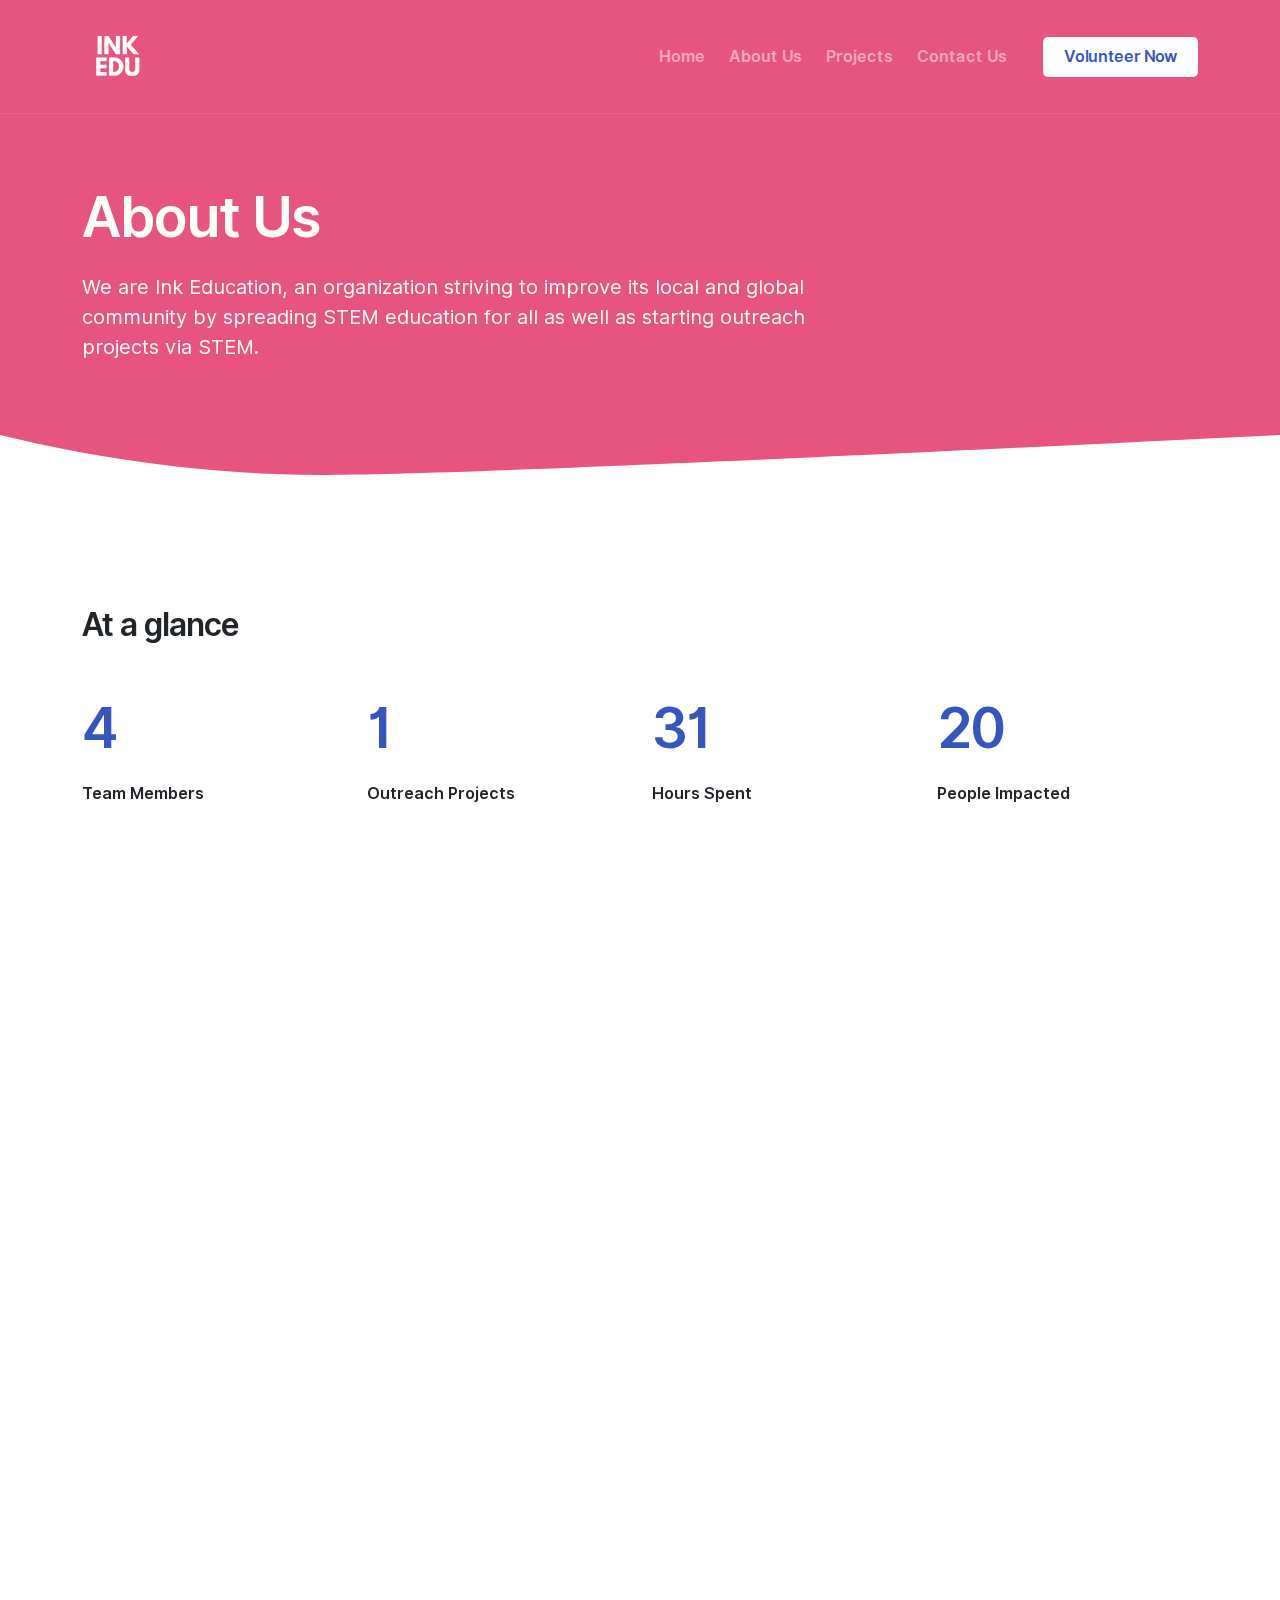
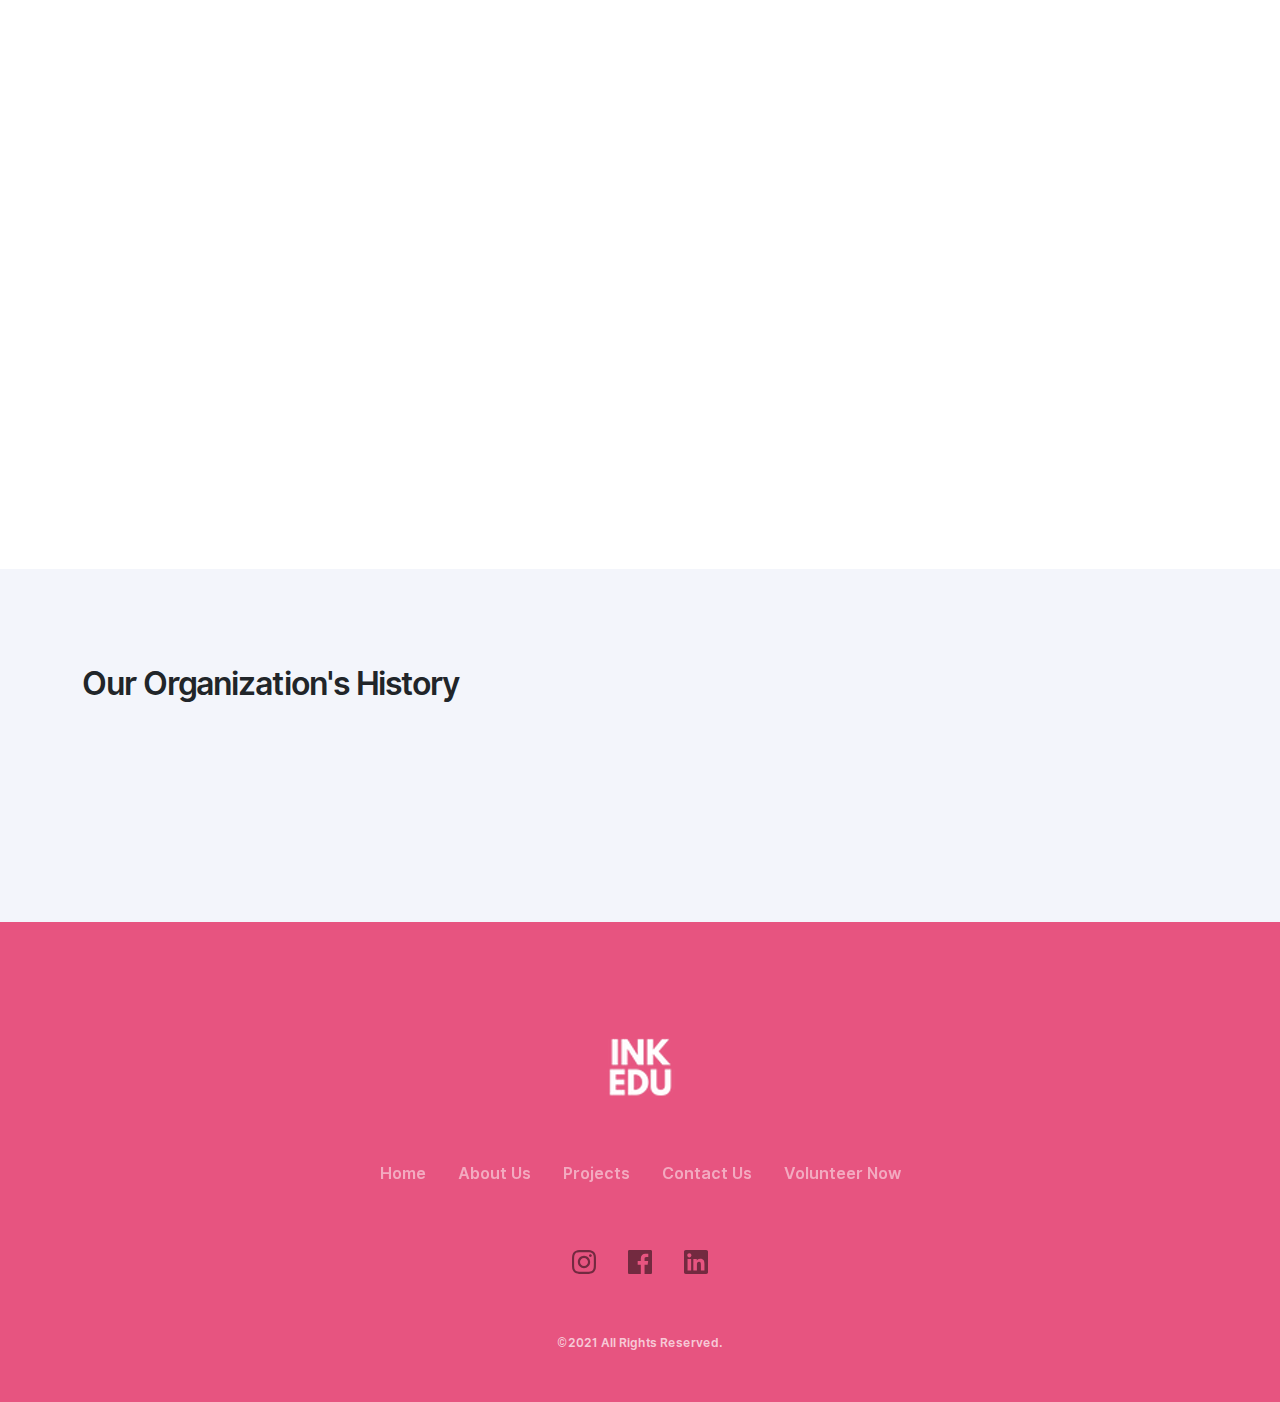
==== about-company.html @ fdd2a205 "Updated Website" ====
<!doctype html>
<html lang="en">

  <head>
    <meta charset="utf-8">
    <title>About Us - Ink Education</title>
    <meta name="viewport" content="width=device-width, initial-scale=1.0">
    <meta name="description" content="A corporate Bootstrap theme by Medium Rare">
    <link href="assets/css/loaders/loader-typing.css" rel="stylesheet" type="text/css" media="all" />
    <link href="assets/css/theme-about.css" rel="stylesheet" type="text/css" media="all" />
    <link rel="preload" as="font" href="assets/fonts/Inter-UI-upright.var.woff2" type="font/woff2" crossorigin="anonymous">
    <link rel="preload" as="font" href="assets/fonts/Inter-UI.var.woff2" type="font/woff2" crossorigin="anonymous">
  </head>

  <body>
    <div class="loader">
      <div class="loading-animation"></div>
    </div>

   <div class="navbar-container bg-primary">
      <nav class="navbar navbar-expand-lg navbar-dark bg-primary" data-sticky="top">
        <div class="container">
          <a class="navbar-brand fade-page" href="index.html">
            <img src="assets/img/ink5_720.png" alt="INK EDU">
          </a>
          <button class="navbar-toggler" type="button" data-toggle="collapse" data-target=".navbar-collapse" aria-expanded="false" aria-label="Toggle navigation">
            <img class="icon navbar-toggler-open" src="assets/img/icons/interface/menu.svg" alt="menu interface icon" data-inject-svg />
            <img class="icon navbar-toggler-close" src="assets/img/icons/interface/cross.svg" alt="cross interface icon" data-inject-svg />
          </button>
          <div class="collapse navbar-collapse justify-content-end">
            <div class="py-2 py-lg-0">
              <ul class="navbar-nav">
                <li class="nav-item dropdown">
                  <a href="index.html" class="nav-link dropdown-toggle" data-toggle="dropdown-grid" aria-expanded="false" aria-haspopup="true">Home</a>
                </li>
                <li class="nav-item dropdown">
                  <a href="about-company.html" class="nav-link dropdown-toggle" data-toggle="dropdown-grid" aria-expanded="false" aria-haspopup="true">About Us</a>
                </li>
                <li class="nav-item dropdown">
                  <a href="projects.html" class="nav-link dropdown-toggle" data-toggle="dropdown-grid" aria-expanded="false" aria-haspopup="true">Projects</a>
                </li>
                <li class="nav-item dropdown">
                  <a href="contact.html" class="nav-link dropdown-toggle" data-toggle="dropdown-grid" aria-expanded="false" aria-haspopup="true">Contact Us</a>
                </li>
              </ul>
            </div><a href="volunteer.html" class="btn btn-white ml-lg-3">Volunteer Now</a>

          </div>
        </div>
      </nav>
    </div>

    <section class="bg-dark text-light header-inner p-0 jarallax o-hidden" data-overlay data-jarallax data-speed="0.2">
      <img src="assets/img/aboutusimagev2.jpeg" alt="Image" class="jarallax-img opacity-100">
      <div class="container py-0 layer-2">
        <div class="row my-4 my-md-6" data-aos="fade-up">
          <div class="col-lg-9 col-xl-8">
            <h1 class="display-4">About Us</h1>
            <p class="lead mb-0">We are Ink Education, an organization striving to improve its local and global community by spreading STEM education for all as well as starting outreach projects via STEM.</p>
          </div>
        </div>
      </div>
      <div class="divider flip-x">
        <img src="assets/img/dividers/divider-1.svg" alt="graphical divider" data-inject-svg />
      </div>
    </section>
    <section>
      <div class="container">
        <div class="row mb-4">
          <div class="col">
            <h2>At a glance</h2>
          </div>
        </div>
        <div class="row justify-content-center">
          <div class="col-6 mb-3 col-lg-3 mb-lg-0" data-aos="fade-up" data-aos-delay="100">
            <span class="display-4 text-primary d-block" data-countup data-start="1" data-end="5" data-duration="3" data-grouping="true"></span>
            <span class="h6">Team Members</span>
          </div>
          <div class="col-6 mb-3 col-lg-3 mb-lg-0" data-aos="fade-up" data-aos-delay="200">
            <span class="display-4 text-primary d-block" data-countup data-start="1" data-end="1" data-duration="3" data-grouping="true"></span>
            <span class="h6">Outreach Projects</span>
          </div>
          <div class="col-6 mb-3 col-lg-3 mb-lg-0" data-aos="fade-up" data-aos-delay="300">
            <span class="display-4 text-primary d-block" data-countup data-start="1" data-end="38" data-duration="3" data-grouping="true"></span>
            <span class="h6">Hours Spent</span>
          </div>
          <div class="col-6 mb-3 col-lg-3 mb-lg-0" data-aos="fade-up" data-aos-delay="400">
            <span class="display-4 text-primary d-block" data-countup data-start="1" data-end="24" data-duration="3" data-grouping="true"></span>
            <span class="h6">People Impacted</span>
          </div>
        </div>
      </div>
    </section>
    <section>
      <div class="container" data-aos="fade-up">
        <div class="row align-items-center justify-content-around">
          <div class="col-md-5 col-xl-6 mb-4 mb-md-0">
            <img src="assets/img/filler_team_pic.jpeg" alt="Image" class="rounded shadow-3d">
          </div>
          <div class="col-md-7 col-xl-6">
            <div class="row justify-content-center">
              <div class="col-xl-8 col-lg-10">
                <span class="badge badge-primary">Our Mission</span>
                <div class="my-3">
                  <span class="h1">To inspire and empower students to innovate education.</span>
                </div>
                <p class="lead">We have recognized how signficant STEM will continue to be in the world. However, it still does not get the attention that it deserves.</p>
                <p class="lead mb-0">We strive to reorganize STEM education to become more interactive and unique for maximized engagement and understanding.</p>
              </div>
            </div>
          </div>
        </div>
      </div>
    </section>
    <section class="p-0">
      <div class="container py-6">
        <div class="row mb-4" data-aos="fade-up">
          <div class="col">
            <h2>Team Members</h2>
          </div>
        </div>
        <div class="row mb-3">
          <div class="col-xl-3 col-lg-4 col-md-6" data-aos="fade-up" data-aos-delay="NaN">
            <div class="card card-lg card-body align-items-center">
              <span class="badge badge-primary badge-top">President</span>
              <img src="assets/img/avatars/rishi.png" alt="Rishi Gurjar" class="avatar avatar-xlg mb-3">
              <h5 class="mb-0">Rishi Gurjar</h5>
              <!-- <span>Captain/Code</span> -->
            </div>
          </div>
          <div class="col-xl-3 col-lg-4 col-md-6" data-aos="fade-up" data-aos-delay="NaN">
            <div class="card card-lg card-body align-items-center">
              <span class="badge badge-primary badge-top">Vice President</span>
              <img src="assets/img/avatars/aryan.png" alt="Manasa Maddi" class="avatar avatar-xlg mb-3">
              <h5 class="mb-0">Manasa Maddi</h5>
              <!-- <span>Advisor/Code</span> -->
            </div>
          </div>
          <div class="col-xl-3 col-lg-4 col-md-6" data-aos="fade-up" data-aos-delay="NaN">
            <div class="card card-lg card-body align-items-center">
              <span class="badge badge-primary badge-top">Secretary</span>
              <img src="assets/img/avatars/anuj.png" alt="Anuj Naik" class="avatar avatar-xlg mb-3">
              <h5 class="mb-0">Anuj Naik</h5>
              <!-- <span>Mechanical</span> -->
            </div>
          </div>
          <div class="col-xl-3 col-lg-4 col-md-6" data-aos="fade-up" data-aos-delay="NaN">
            <div class="card card-lg card-body align-items-center">
              <span class="badge badge-primary badge-top">DIR. of Resource Development & <br> Outreach CAPT.</span>
              <img src="assets/img/avatars/vigay.png" alt="Ayush Patel" class="avatar avatar-xlg mb-3">
              <h5 class="mb-0">Vishwa V</h5>
              <!-- <span>Mechanical/Design</span> -->
            </div>
          </div>
<!--           <div class="col-xl-3 col-lg-4 col-md-6" data-aos="fade-up" data-aos-delay="NaN">
            <div class="card card-lg card-body align-items-center">
              <span class="badge badge-primary badge-top">Mechanical Advisor</span>
              <img src="assets/img/avatars/anant_ayyar.png" alt="Anant Ayyar" class="avatar avatar-xlg mb-3">
              <h5 class="mb-0">Anant Ayyar</h5>
              <span>Mechanical/Connect</span>
            </div>
          </div>
          <div class="col-xl-3 col-lgs-4 col-md-6" data-aos="fade-up" data-aos-delay="NaN">
            <div class="card card-lg card-body align-items-center">
              <span class="badge badge-primary badge-top">Think Captain</span>
              <img src="assets/img/avatars/nishy.png" alt="Nishanth Allam" class="avatar avatar-xlg mb-3">
              <h5 class="mb-0">Nishanth Allam</h5>
              <span>Think/CAD</span>
            </div>
          </div>
          <div class="col-xl-3 col-lg-4 col-md-6" data-aos="fade-up" data-aos-delay="NaN">
            <div class="card card-lg card-body align-items-center">
              <span class="badge badge-primary badge-top">Connect Captain</span>
              <img src="assets/img/avatars/krish.png" alt="Krish Parikh" class="avatar avatar-xlg mb-3">
              <h5 class="mb-0">Krish Parikh</h5>
              <span>Code/Connect</span>
            </div>
          </div>
          <div class="col-xl-3 col-lg-4 col-md-6" data-aos="fade-up" data-aos-delay="NaN">
            <div class="card card-lg card-body align-items-center">
              <span class="badge badge-primary badge-top">Connect Captain</span>
              <img src="assets/img/avatars/rishi.png" alt="Rishi Gurjar" class="avatar avatar-xlg mb-3">
              <h5 class="mb-0">Rishi Gurjar</h5>
              <span>Mechanical/Connect</span>
            </div>
          </div>
          <div class="col-xl-3 col-lg-4 col-md-6" data-aos="fade-up" data-aos-delay="NaN">
            <div class="card card-lg card-body align-items-center">
              <span class="badge badge-primary badge-top">Motivate Captain</span>
              <img src="assets/img/avatars/vigay.png" alt="Vishwa V." class="avatar avatar-xlg mb-3">
              <h5 class="mb-0">Vishwa V.</h5>
              <span>Motivate/Mechanical</span>
            </div>
          </div>
          <div class="col-xl-3 col-lg-4 col-md-6" data-aos="fade-up" data-aos-delay="NaN">
            <div class="card card-lg card-body align-items-center">
              <img src="assets/img/avatars/thiru.png" alt="Nikhil Thirumalai" class="avatar avatar-xlg mb-3">
              <h5 class="mb-0">Nikhil Thirumalai</h5>
              <span>Motivate/Mechanical</span>
            </div>
          </div>
          <div class="col-xl-3 col-lg-4 col-md-6" data-aos="fade-up" data-aos-delay="NaN">
            <div class="card card-lg card-body align-items-center">
              <img src="assets/img/avatars/yagoub.png" alt="Waleed Yagoub" class="avatar avatar-xlg mb-3">
              <h5 class="mb-0">Waleed Yagoub</h5>
              <span>Mechanical/Motivate</span>
            </div>
          </div> -->
        </div>
<!--         <div class="row">
          <div class="col">
            <span>Interested in learning more about our team? <a href="#">Click here!</a> add team website page link
            </span>
          </div>
        </div> -->
      </div>
      <div class="divider" style="">
        <img class="decoration bg-primary-alt" src="assets/img/dividers/divider-3.svg" alt="divider graphic" data-inject-svg />
      </div>
    </section>
    <section class="bg-primary-alt o-hidden">
      <div class="container">
        <div class="row mb-4">
          <div class="col">
            <h2>Our Organization's History</h2>
          </div>
        </div>
        <div class="row o-hidden o-lg-visible">
          <div class="col d-flex flex-column align-items-center">
            <ol class="process-vertical">
              <li data-aos="fade-left">
                <div class="process-circle bg-primary"></div>
                <div>
                  <span class="text-small text-muted">June 2021</span>
                  <h5 class="mb-0">Ink Education Created</h5>
                </div>
              </li>
            <!--   <li data-aos="fade-left">
                <div class="process-circle bg-primary"></div>
                <div>
                  <span class="text-small text-muted">April 2019</span>
                  <h5 class="mb-0">World Championship With Rohit Ravi as Captain</h5>
                </div>
              </li>
              <li data-aos="fade-left">
                <div class="process-circle bg-primary"></div>
                <div>
                  <span class="text-small text-muted">March 2020</span>
                  <h5 class="mb-0">NorCal Regionals With Aryan Vaswani as Captain</h5>
                </div>
              </li>
              <li data-aos="fade-left">
                <div class="process-circle bg-primary"></div>
                <div>
                  <span class="text-small text-muted">April 2020</span>
                  <h5 class="mb-0">New Captain: Rahul Ravi</h5>
                </div>
              </li> -->
            </ol>
          </div>
        </div>
      </div>
    </section>

   <footer class="pb-5 bg-primary text-light">
      <div class="container">
        <div class="row mb-4 justify-content-center">
          <div class="col-auto">
            <a href="index.html">
                <img src="assets/img/inklogo.png" alt="INK EDU">
            </a>
          </div>
        </div>
        <div class="row mb-4">
          <div class="col">
            <ul class="nav justify-content-center">
              <li class="nav-item"><a href="index.html" class="nav-link">Home</a>
              </li>
              <li class="nav-item"><a href="about-company.html" class="nav-link">About Us</a>
              </li>
              <li class="nav-item"><a href="projects.html" class="nav-link">Projects</a>
              </li>
              <li class="nav-item"><a href="contact.html" class="nav-link">Contact Us</a>
              </li>
              <li class="nav-item"><a href="volunteer.html" class="nav-link">Volunteer Now</a>
              </li>
            </ul>
          </div>
        </div>
        <div class="row justify-content-center mt-5 mb-5">
          <div class="col-auto">
            <ul class="nav">
              <li class="nav-item">
                <a href="https://www.instagram.com/inkeducation/" class="nav-link">
                  <img class="icon undefined" src="assets/img/icons/social/instagram.svg" alt="instagram social icon"/>
                </a>
              </li>
              <li class="nav-item">
                <a href="https://www.facebook.com/Ink-Education-107878784870884" class="nav-link">
                  <img class="icon undefined" src="assets/img/icons/social/facebook.svg" alt="facebook social icon"/>
                </a>
              </li>
              <li class="nav-item">
                <a href="https://www.linkedin.com/company/inkedu/about/" class="nav-link">
                  <img class="icon undefined" src="assets/img/icons/social/linkedin.svg" alt="linkedin social icon"/>
                </a>
              </li>
              <!--
              <li class="nav-item">
                <a href="#" class="nav-link">
                  <img class="icon undefined" src="assets/img/icons/social/medium.svg" alt="medium social icon"/>
                </a>
              </li>
              <li class="nav-item">
                <a href="#" class="nav-link">
                  <img class="icon undefined" src="assets/img/icons/social/facebook.svg" alt="facebook social icon" />
                </a>
              </li>
            -->
            </ul>
          </div>
        </div>
        <div class="row justify-content-center text-center">
          <div class="col-xl-10">
            <small class="text-muted">&copy;2021 All Rights Reserved.</small>
          </div>
        </div>
      </div>
    </footer>
    <a href="#" class="btn back-to-top btn-primary btn-round" data-smooth-scroll data-aos="fade-up" data-aos-offset="2000" data-aos-mirror="true" data-aos-once="false">
      <img class="icon" src="assets/img/icons/theme/navigation/arrow-up.svg" alt="arrow-up icon" data-inject-svg />
    </a>
    <!-- Required vendor scripts (Do not remove) -->
    <script type="text/javascript" src="assets/js/jquery.min.js"></script>
    <script type="text/javascript" src="assets/js/popper.min.js"></script>
    <script type="text/javascript" src="assets/js/bootstrap.js"></script>

    <!-- Optional Vendor Scripts (Remove the plugin script here and comment initializer script out of index.js if site does not use that feature) -->

    <!-- AOS (Animate On Scroll - animates elements into view while scrolling down) -->
    <script type="text/javascript" src="assets/js/aos.js"></script>
    <!-- Clipboard (copies content from browser into OS clipboard) -->
    <script type="text/javascript" src="assets/js/clipboard.js"></script>
    <!-- Fancybox (handles image and video lightbox and galleries) -->
    <script type="text/javascript" src="assets/js/jquery.fancybox.min.js"></script>
    <!-- Flatpickr (calendar/date/time picker UI) -->
    <script type="text/javascript" src="assets/js/flatpickr.min.js"></script>
    <!-- Flickity (handles touch enabled carousels and sliders) -->
    <script type="text/javascript" src="assets/js/flickity.pkgd.min.js"></script>
    <!-- Ion rangeSlider (flexible and pretty range slider elements) -->
    <script type="text/javascript" src="assets/js/ion.rangeSlider.min.js"></script>
    <!-- Isotope (masonry layouts and filtering) -->
    <script type="text/javascript" src="assets/js/isotope.pkgd.min.js"></script>
    <!-- jarallax (parallax effect and video backgrounds) -->
    <script type="text/javascript" src="assets/js/jarallax.min.js"></script>
    <script type="text/javascript" src="assets/js/jarallax-video.min.js"></script>
    <script type="text/javascript" src="assets/js/jarallax-element.min.js"></script>
    <!-- jQuery Countdown (displays countdown text to a specified date) -->
    <script type="text/javascript" src="assets/js/jquery.countdown.min.js"></script>
    <!-- jQuery smartWizard facilitates steppable wizard content -->
    <script type="text/javascript" src="assets/js/jquery.smartWizard.min.js"></script>
    <!-- Plyr (unified player for Video, Audio, Vimeo and Youtube) -->
    <script type="text/javascript" src="assets/js/plyr.polyfilled.min.js"></script>
    <!-- Prism (displays formatted code boxes) -->
    <script type="text/javascript" src="assets/js/prism.js"></script>
    <!-- ScrollMonitor (manages events for elements scrolling in and out of view) -->
    <script type="text/javascript" src="assets/js/scrollMonitor.js"></script>
    <!-- Smooth scroll (animation to links in-page)-->
    <script type="text/javascript" src="assets/js/smooth-scroll.polyfills.min.js"></script>
    <!-- SVGInjector (replaces img tags with SVG code to allow easy inclusion of SVGs with the benefit of inheriting colors and styles)-->
    <script type="text/javascript" src="assets/js/svg-injector.umd.production.js"></script>
    <!-- TwitterFetcher (displays a feed of tweets from a specified account)-->
    <script type="text/javascript" src="assets/js/twitterFetcher_min.js"></script>
    <!-- Typed text (animated typing effect)-->
    <script type="text/javascript" src="assets/js/typed.min.js"></script>
    <!-- Required theme scripts (Do not remove) -->
    <script type="text/javascript" src="assets/js/theme.js"></script>
    <!-- Removes page load animation when window is finished loading -->
    <script type="text/javascript">
      window.addEventListener("load", function () {    document.querySelector('body').classList.add('loaded');  });
    </script>

  </body>

</html>
---- assets/css/loaders/loader-typing.css ----
/* Common Loader CSS */

@keyframes hideLoader{
    0%{ width: 100%; height: 100%; }
    100%{ width: 0; height: 0; }
}
body > div.loader{
        position: fixed;
        background: white;
        width: 100%;
        height: 100%;
        z-index: 1071;
        opacity: 0;
        transition: opacity .5s ease;
        overflow: hidden;
        pointer-events: none;
        display: flex;
        align-items: center;
        justify-content: center;
    }
    body:not(.loaded) > div.loader{
        opacity: 1;
    }
    body:not(.loaded){
        overflow: hidden;
    }
body.loaded > div.loader{
    animation: hideLoader .5s linear .5s forwards;
}

/* Typing Animation */
.loading-animation {
  width: 6px;
  height: 6px;
  border-radius: 50%;
  animation: typing 1s linear infinite alternate;
  position: relative;
  left: -12px;
}

@keyframes typing {
  0% {
    background-color: rgba(100,100,100, 1);
    box-shadow: 12px 0px 0px 0px rgba(100,100,100, 0.2),
      24px 0px 0px 0px rgba(100,100,100, 0.2);
  }

  25% {
    background-color: rgba(100,100,100, 0.4);
    box-shadow: 12px 0px 0px 0px rgba(100,100,100, 2),
      24px 0px 0px 0px rgba(100,100,100, 0.2);
  }

  75% {
    background-color: rgba(100,100,100, 0.4);
    box-shadow: 12px 0px 0px 0px rgba(100,100,100, 0.2),
      24px 0px 0px 0px rgba(100,100,100, 1);
  }
}
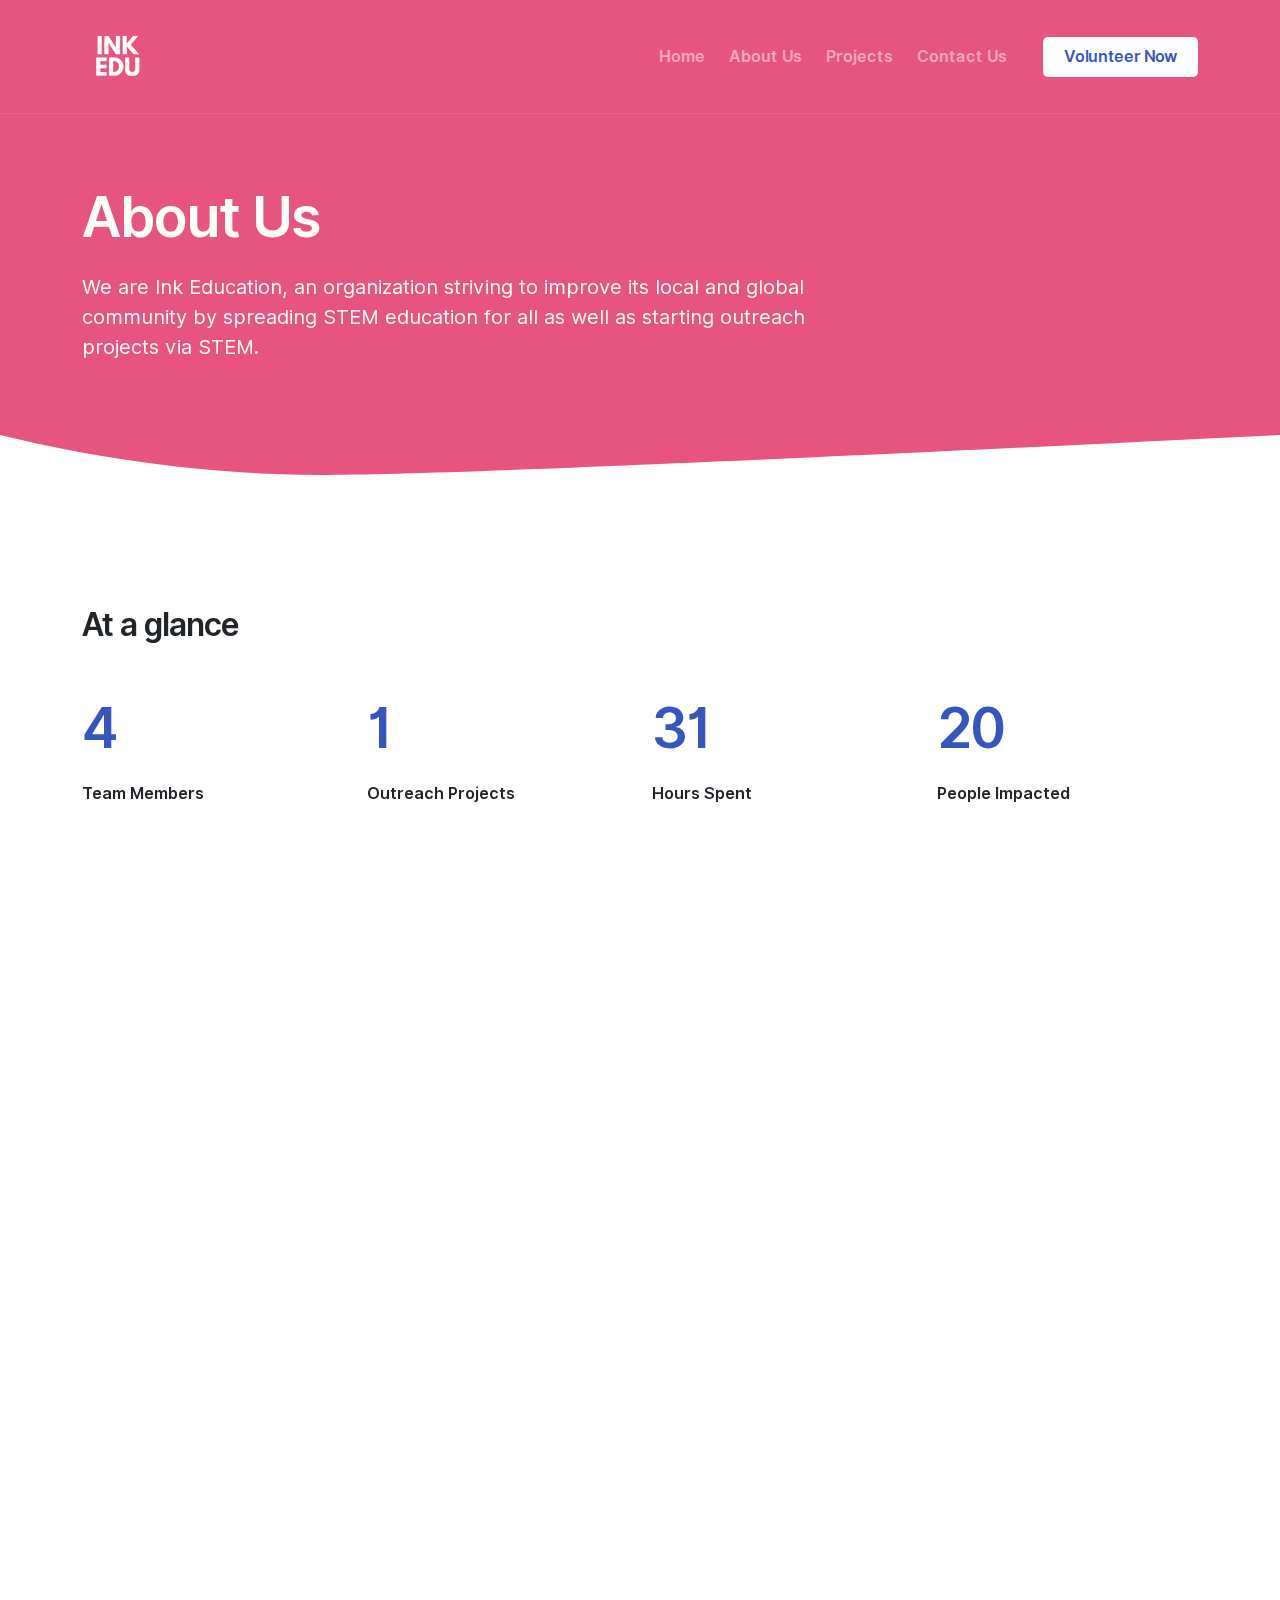
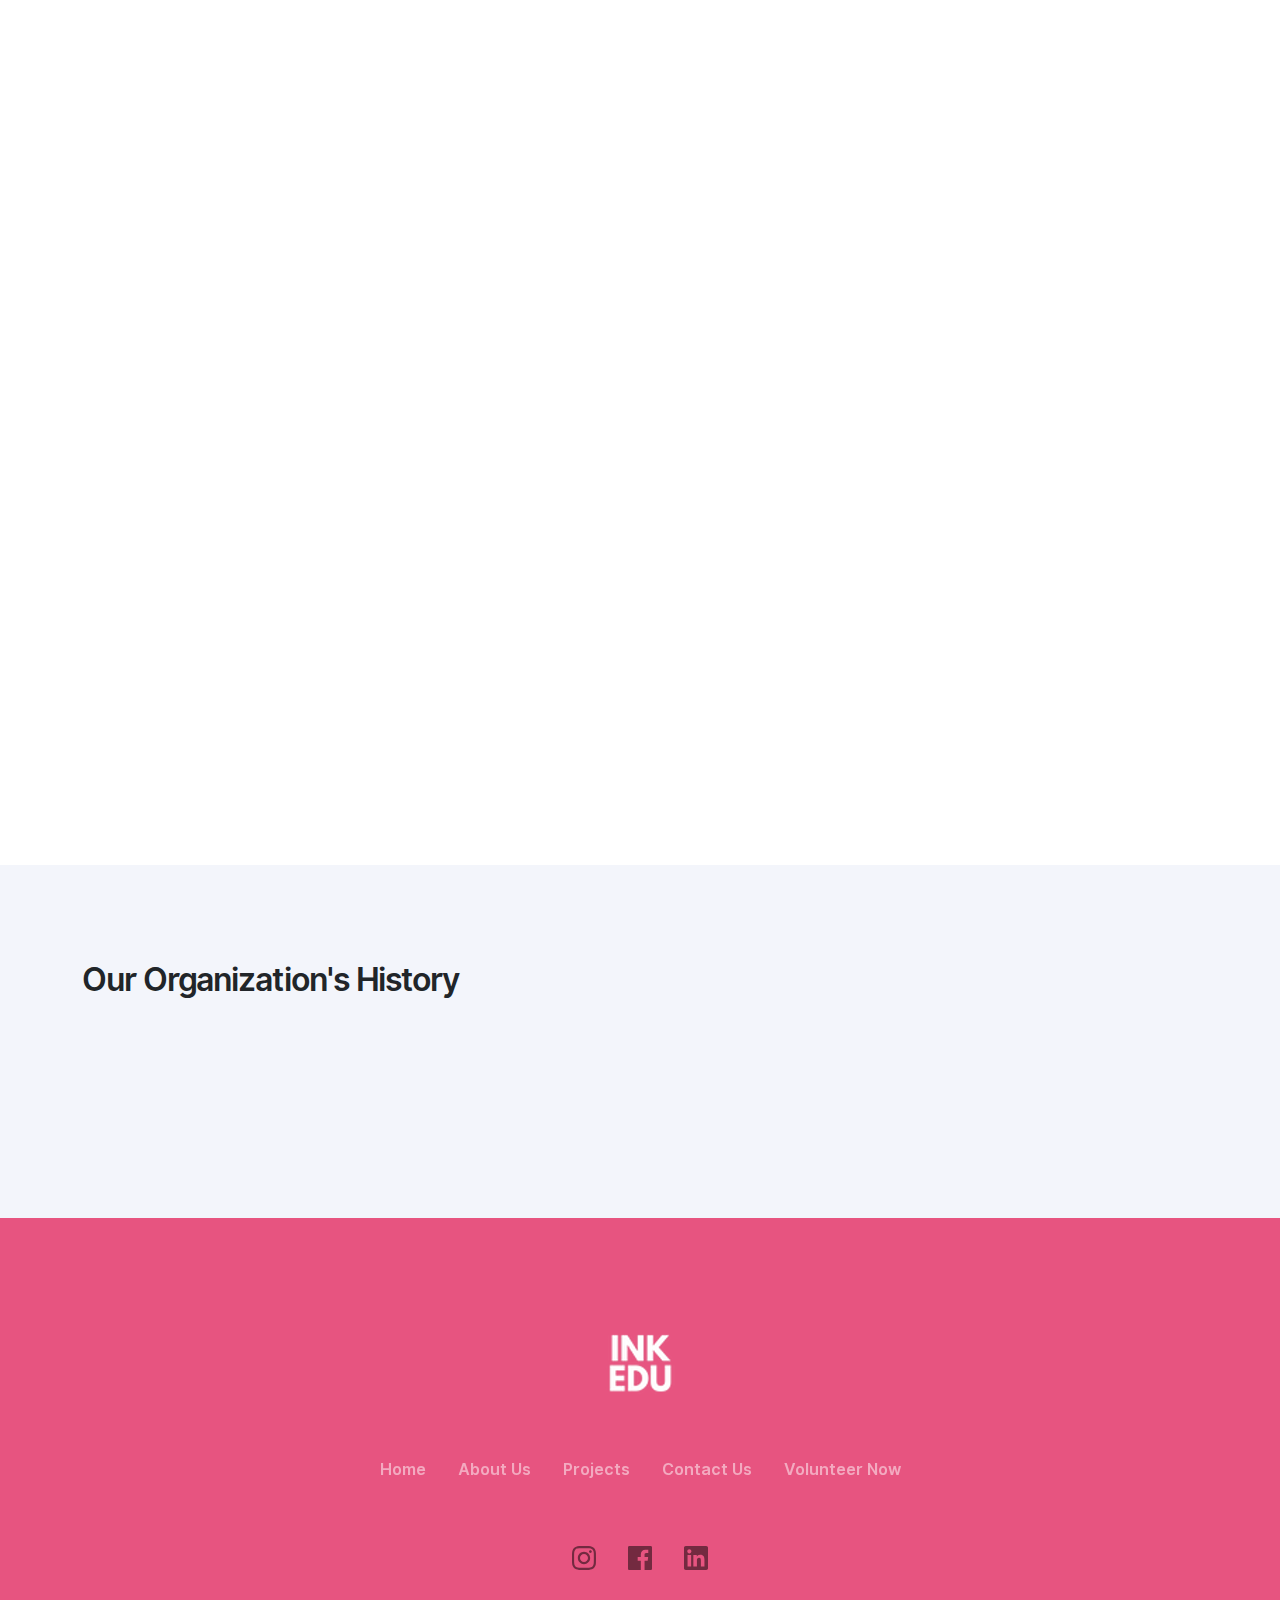
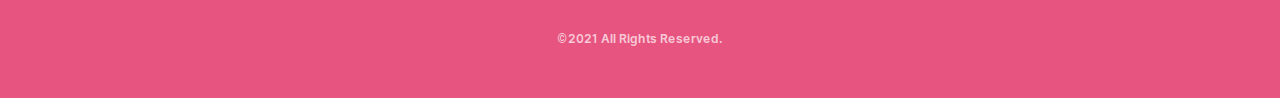
==== commit 730ef9f7: "Changed Photos" ====
--- a/about-company.html
+++ b/about-company.html
@@ -131,7 +131,7 @@
           <div class="col-xl-3 col-lg-4 col-md-6" data-aos="fade-up" data-aos-delay="NaN">
             <div class="card card-lg card-body align-items-center">
               <span class="badge badge-primary badge-top">Vice President</span>
-              <img src="assets/img/avatars/aryan.png" alt="Manasa Maddi" class="avatar avatar-xlg mb-3">
+              <img src="assets/img/avatars/manasa.jpeg" alt="Manasa Maddi" class="avatar avatar-xlg mb-3">
               <h5 class="mb-0">Manasa Maddi</h5>
               <!-- <span>Advisor/Code</span> -->
             </div>
@@ -146,9 +146,17 @@
           </div>
           <div class="col-xl-3 col-lg-4 col-md-6" data-aos="fade-up" data-aos-delay="NaN">
             <div class="card card-lg card-body align-items-center">
-              <span class="badge badge-primary badge-top">DIR. of Resource Development & <br> Outreach CAPT.</span>
-              <img src="assets/img/avatars/vigay.png" alt="Ayush Patel" class="avatar avatar-xlg mb-3">
+              <span class="badge badge-primary badge-top">DIR. of Outreach</span>
+              <img src="assets/img/avatars/vigay.png" alt="Vishwa Vijayasankar" class="avatar avatar-xlg mb-3">
               <h5 class="mb-0">Vishwa V</h5>
+              <!-- <span>Mechanical/Design</span> -->
+            </div>
+          </div>
+          <div class="col-xl-3 col-lg-4 col-md-6" data-aos="fade-up" data-aos-delay="NaN">
+            <div class="card card-lg card-body align-items-center">
+              <span class="badge badge-primary badge-top">DIR. of Resource Development</span>
+              <img src="assets/img/avatars/ayoo.png" alt="Ayush Patel" class="avatar avatar-xlg mb-3">
+              <h5 class="mb-0">Ayush Patel</h5>
               <!-- <span>Mechanical/Design</span> -->
             </div>
           </div>
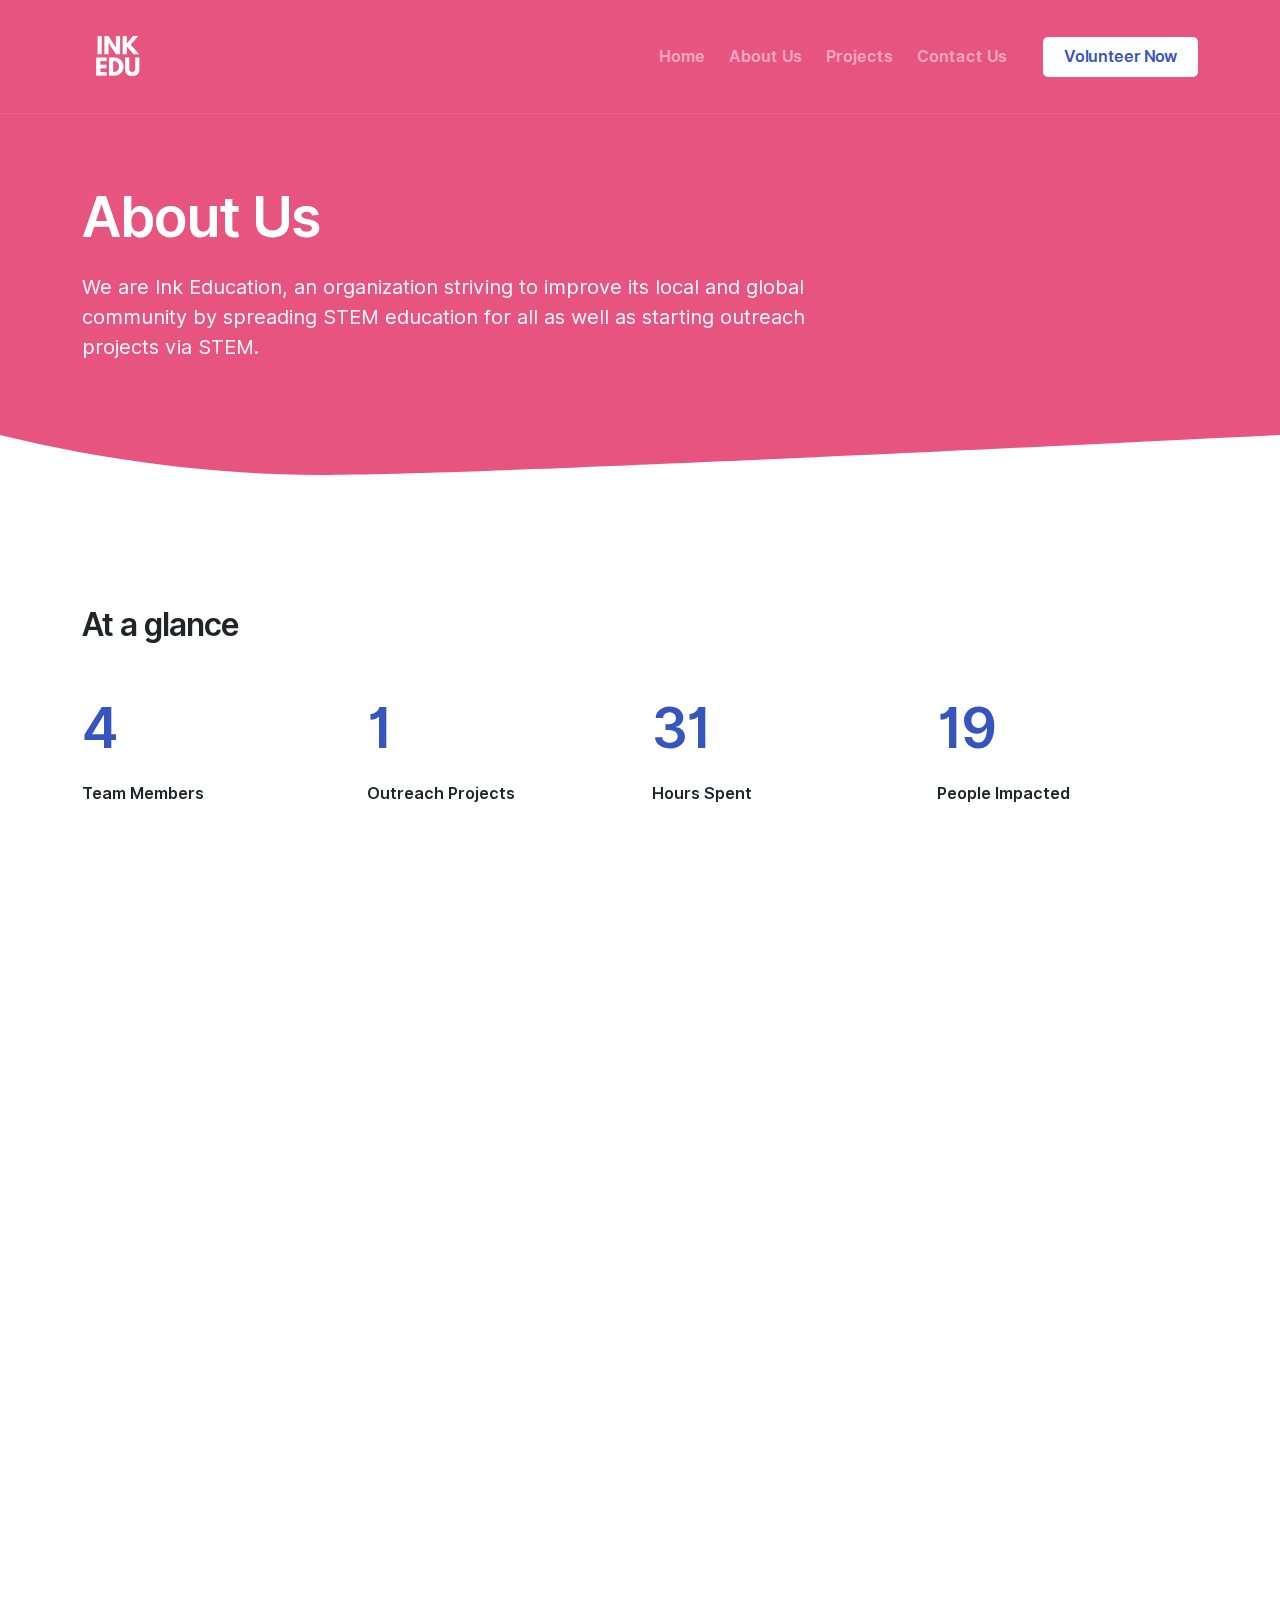
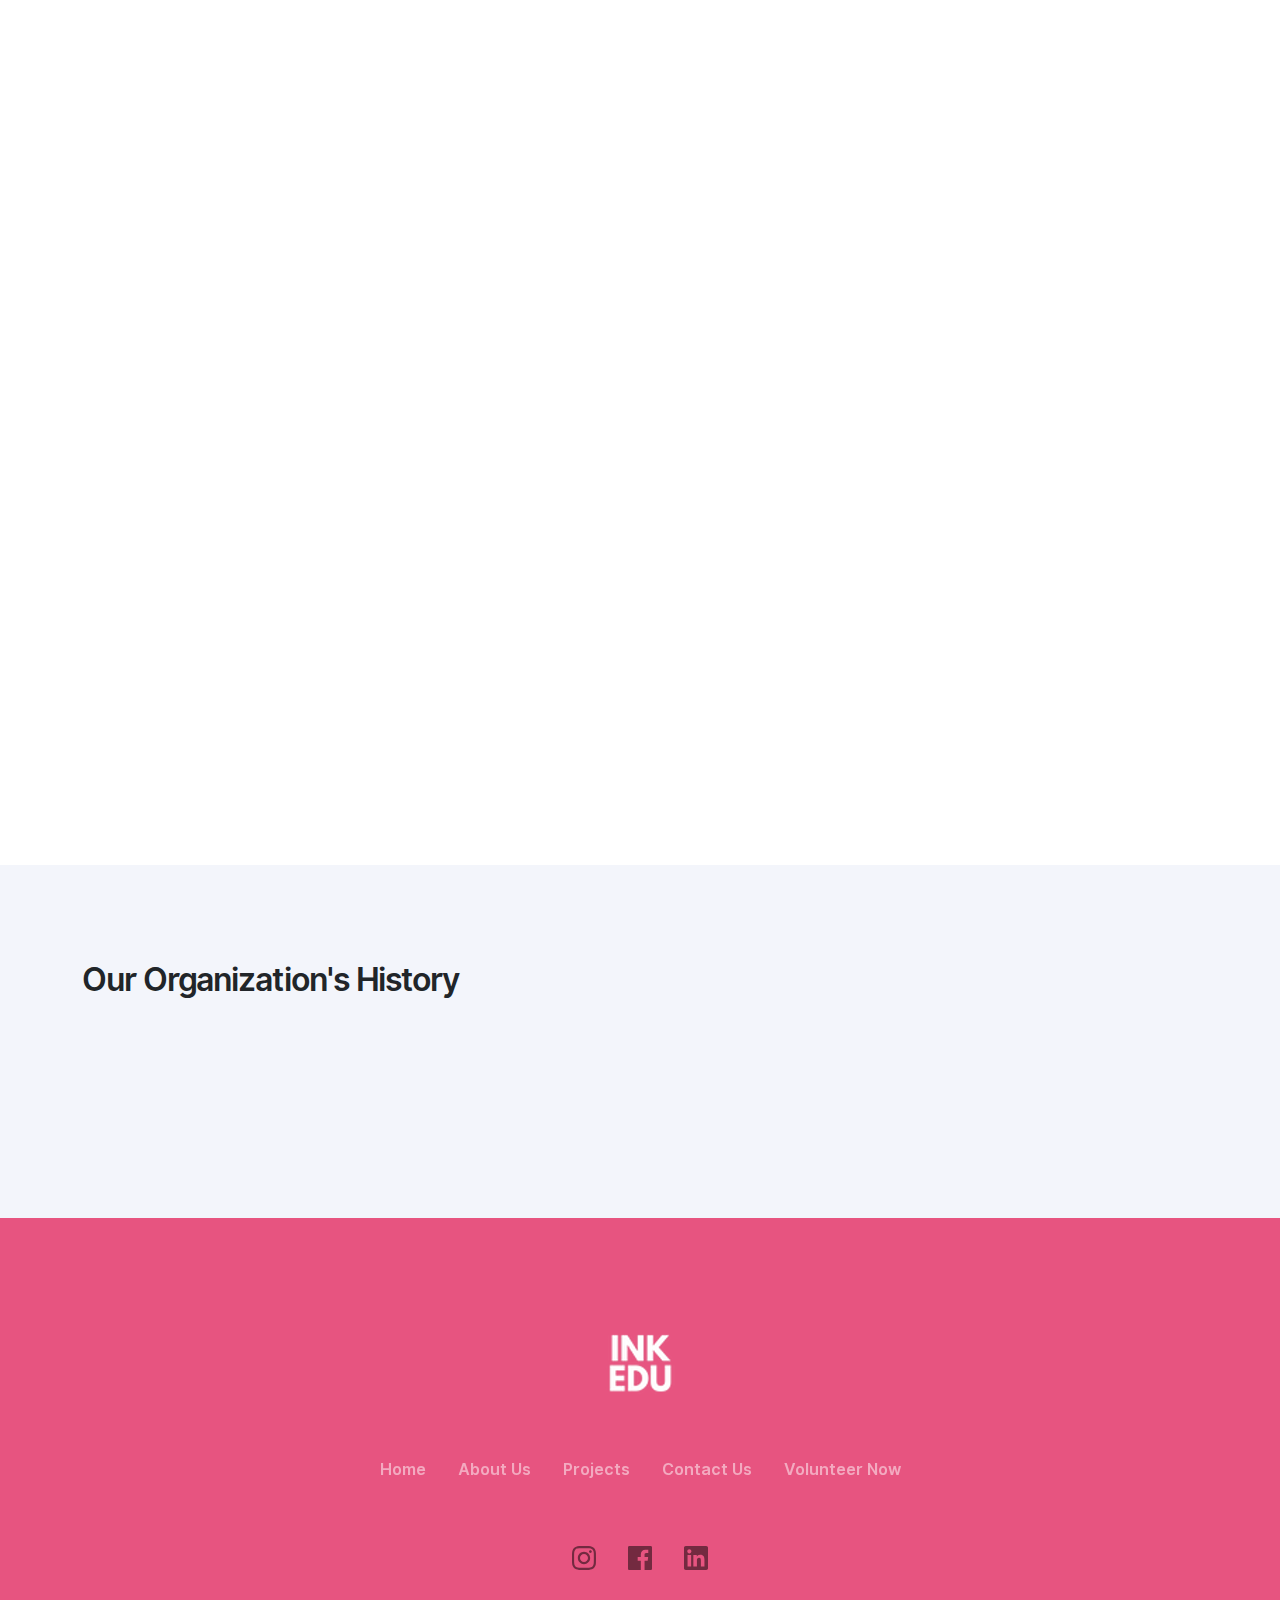
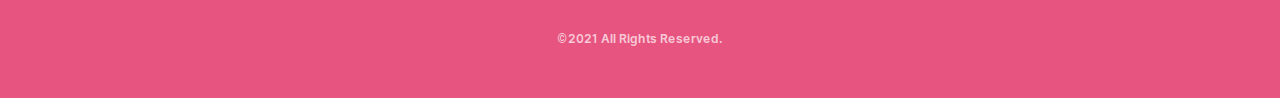
==== commit ffd7c120: "Update about-company.html" ====
--- a/about-company.html
+++ b/about-company.html
@@ -123,16 +123,16 @@
           <div class="col-xl-3 col-lg-4 col-md-6" data-aos="fade-up" data-aos-delay="NaN">
             <div class="card card-lg card-body align-items-center">
               <span class="badge badge-primary badge-top">President</span>
+              <img src="https://files.slack.com/files-pri/T023575NL49-F027UQ01687/selfie2222.jpeg" alt="Manasa Maddi" class="avatar avatar-xlg mb-3">
+              <h5 class="mb-0">Manasa Maddiiii</h5>
+              <!-- <span>Captain/Code</span> -->
+            </div>
+          </div>
+          <div class="col-xl-3 col-lg-4 col-md-6" data-aos="fade-up" data-aos-delay="NaN">
+            <div class="card card-lg card-body align-items-center">
+              <span class="badge badge-primary badge-top">Vice President</span>
               <img src="assets/img/avatars/rishi.png" alt="Rishi Gurjar" class="avatar avatar-xlg mb-3">
               <h5 class="mb-0">Rishi Gurjar</h5>
-              <!-- <span>Captain/Code</span> -->
-            </div>
-          </div>
-          <div class="col-xl-3 col-lg-4 col-md-6" data-aos="fade-up" data-aos-delay="NaN">
-            <div class="card card-lg card-body align-items-center">
-              <span class="badge badge-primary badge-top">Vice President</span>
-              <img src="assets/img/avatars/manasa.jpeg" alt="Manasa Maddi" class="avatar avatar-xlg mb-3">
-              <h5 class="mb-0">Manasa Maddi</h5>
               <!-- <span>Advisor/Code</span> -->
             </div>
           </div>
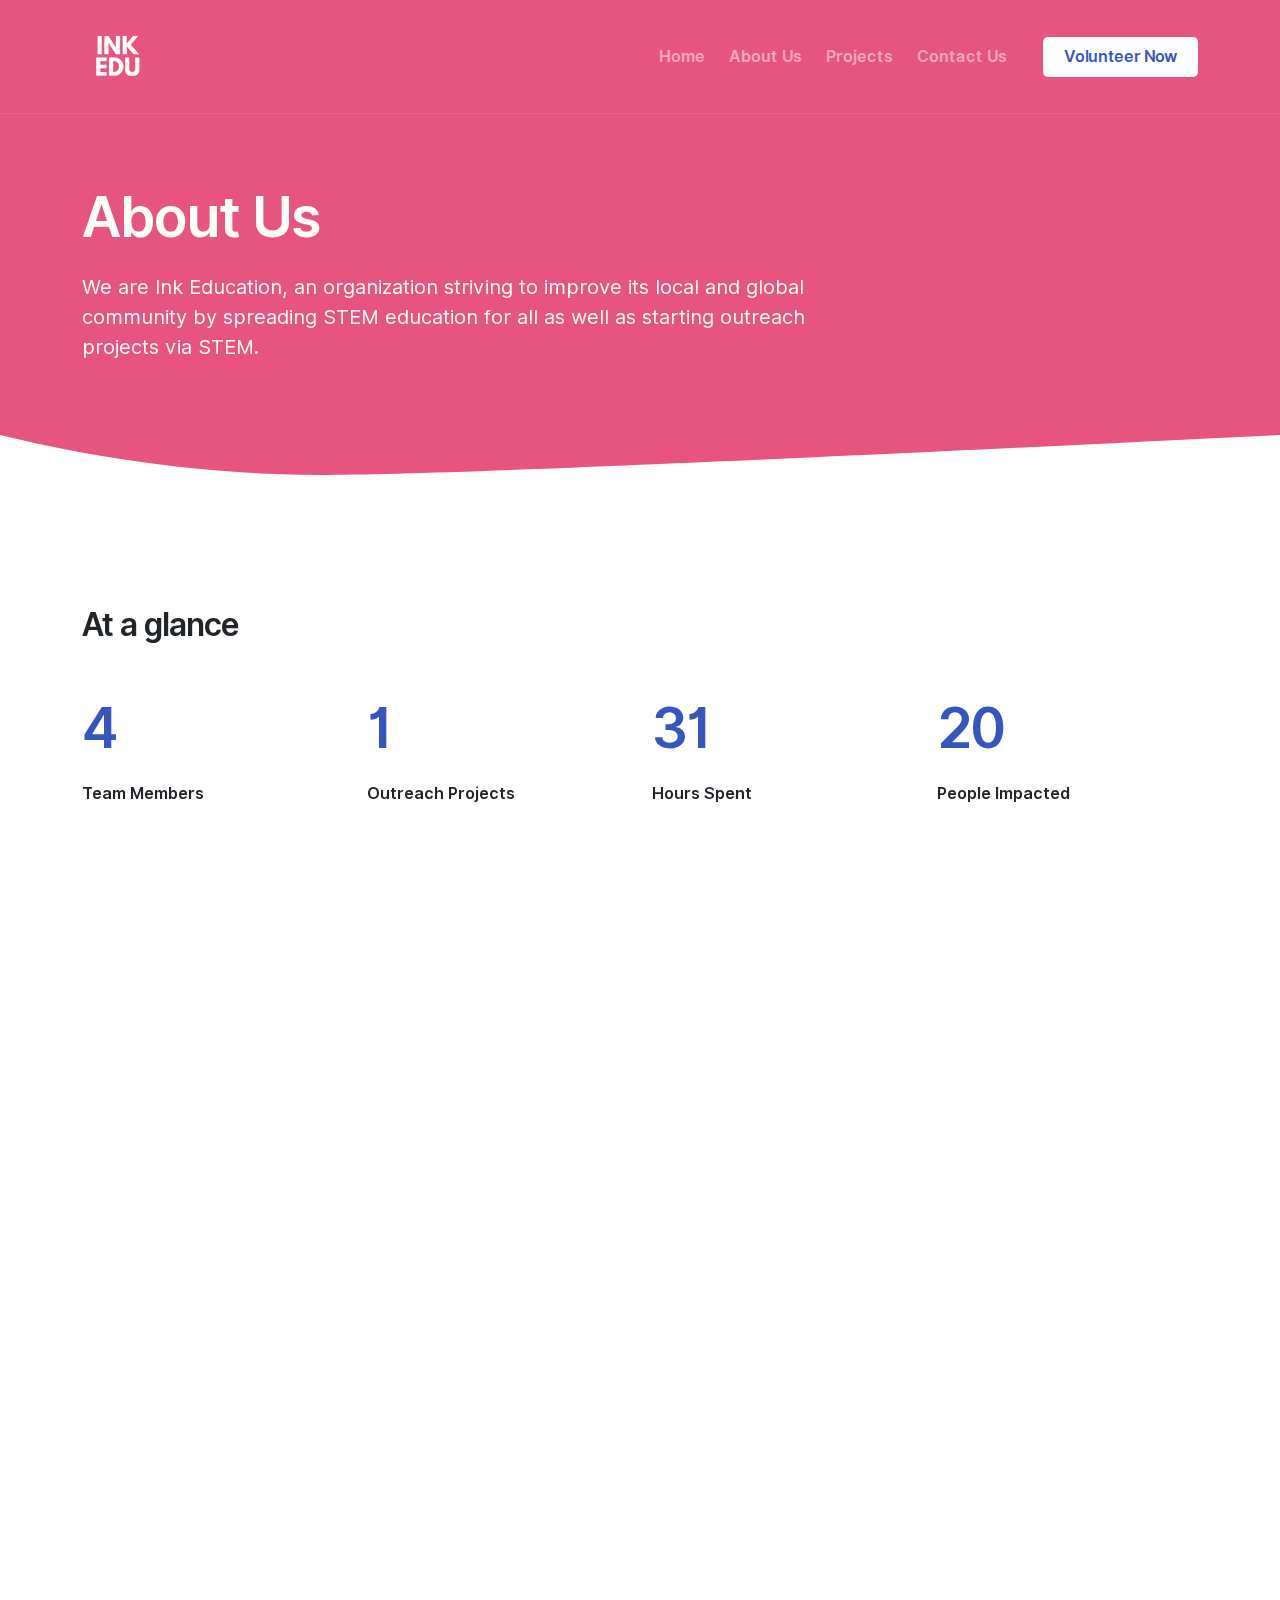
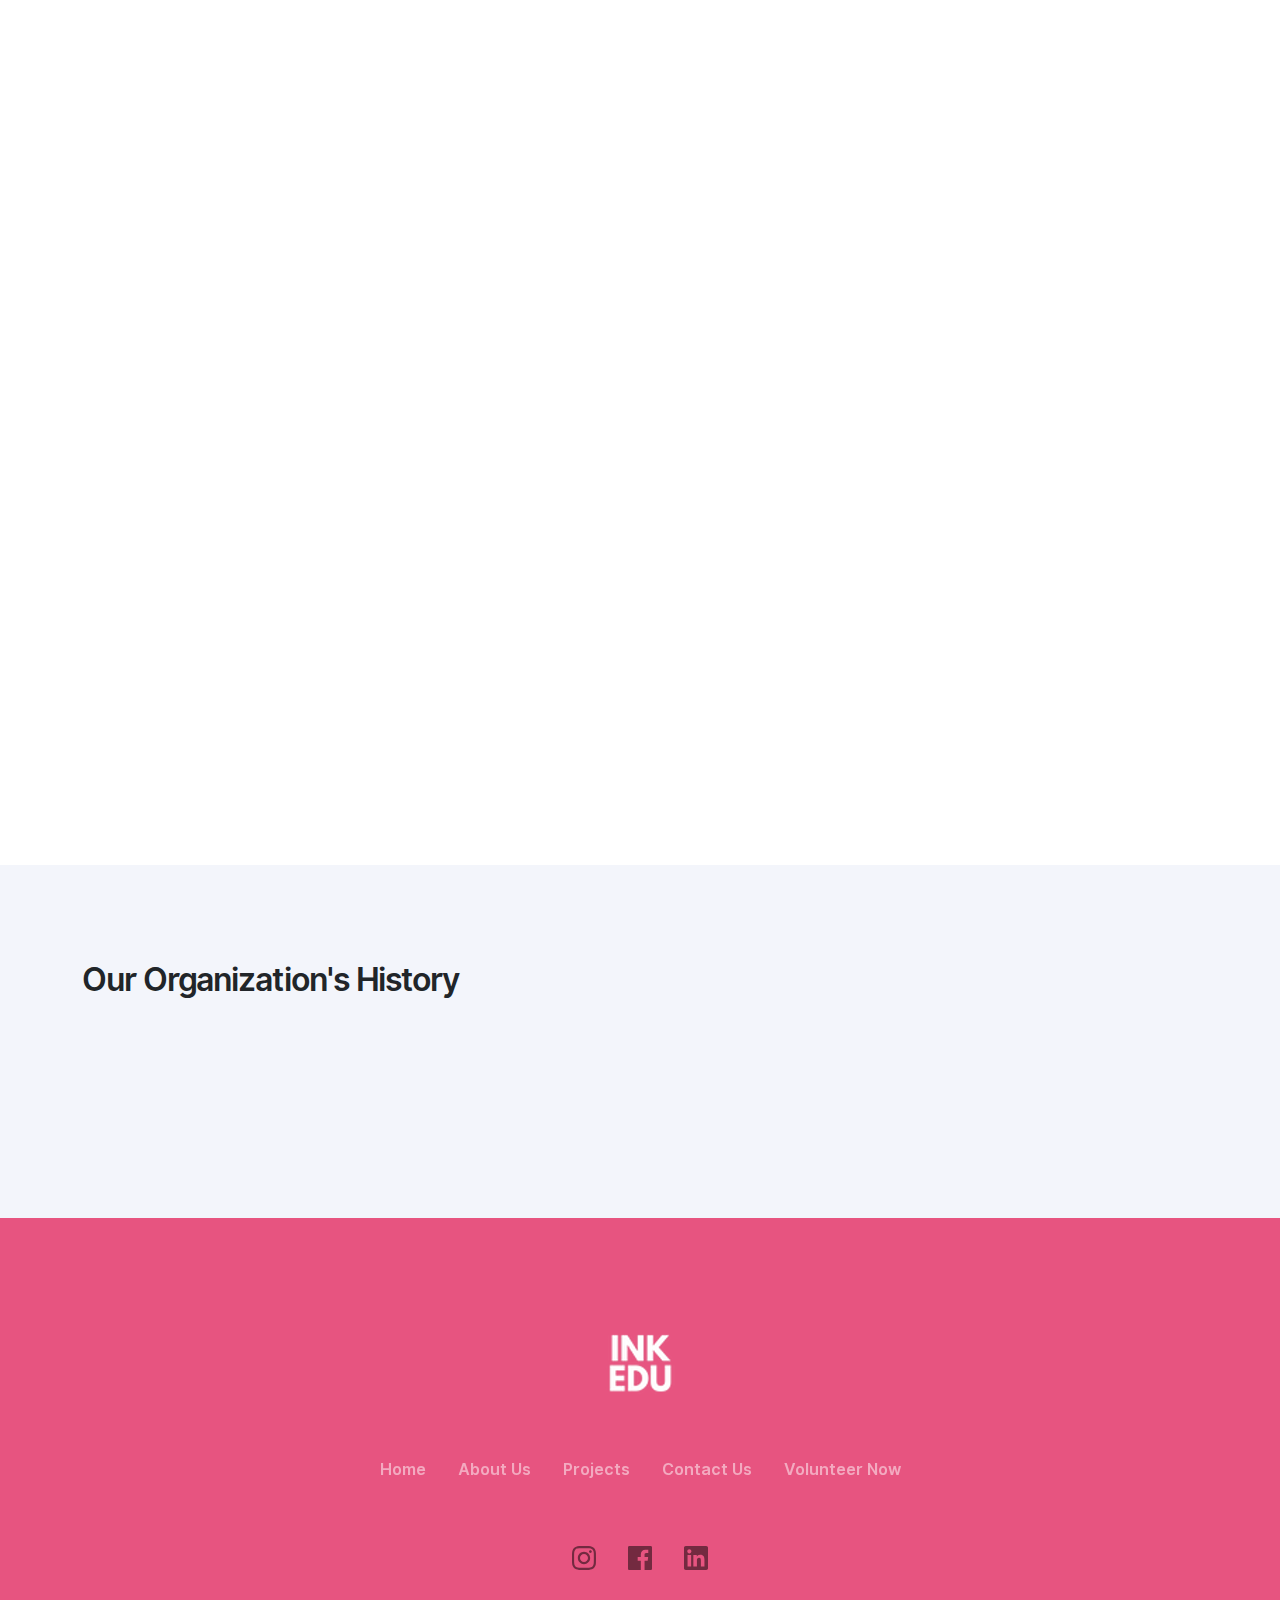
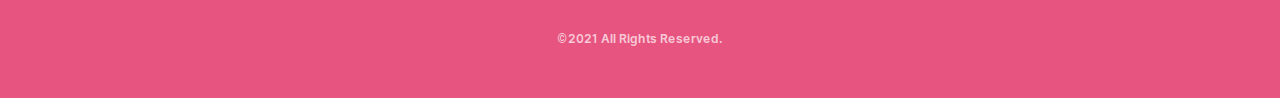
==== commit 3f260272: "Update about-company.html" ====
--- a/about-company.html
+++ b/about-company.html
@@ -123,8 +123,8 @@
           <div class="col-xl-3 col-lg-4 col-md-6" data-aos="fade-up" data-aos-delay="NaN">
             <div class="card card-lg card-body align-items-center">
               <span class="badge badge-primary badge-top">President</span>
-              <img src="https://files.slack.com/files-pri/T023575NL49-F027UQ01687/selfie2222.jpeg" alt="Manasa Maddi" class="avatar avatar-xlg mb-3">
-              <h5 class="mb-0">Manasa Maddiiii</h5>
+              <img src="assets/img/avatars/Manasa.png" alt="Manasa Maddi" class="avatar avatar-xlg mb-3">
+              <h5 class="mb-0">Manasa Maddi</h5>
               <!-- <span>Captain/Code</span> -->
             </div>
           </div>
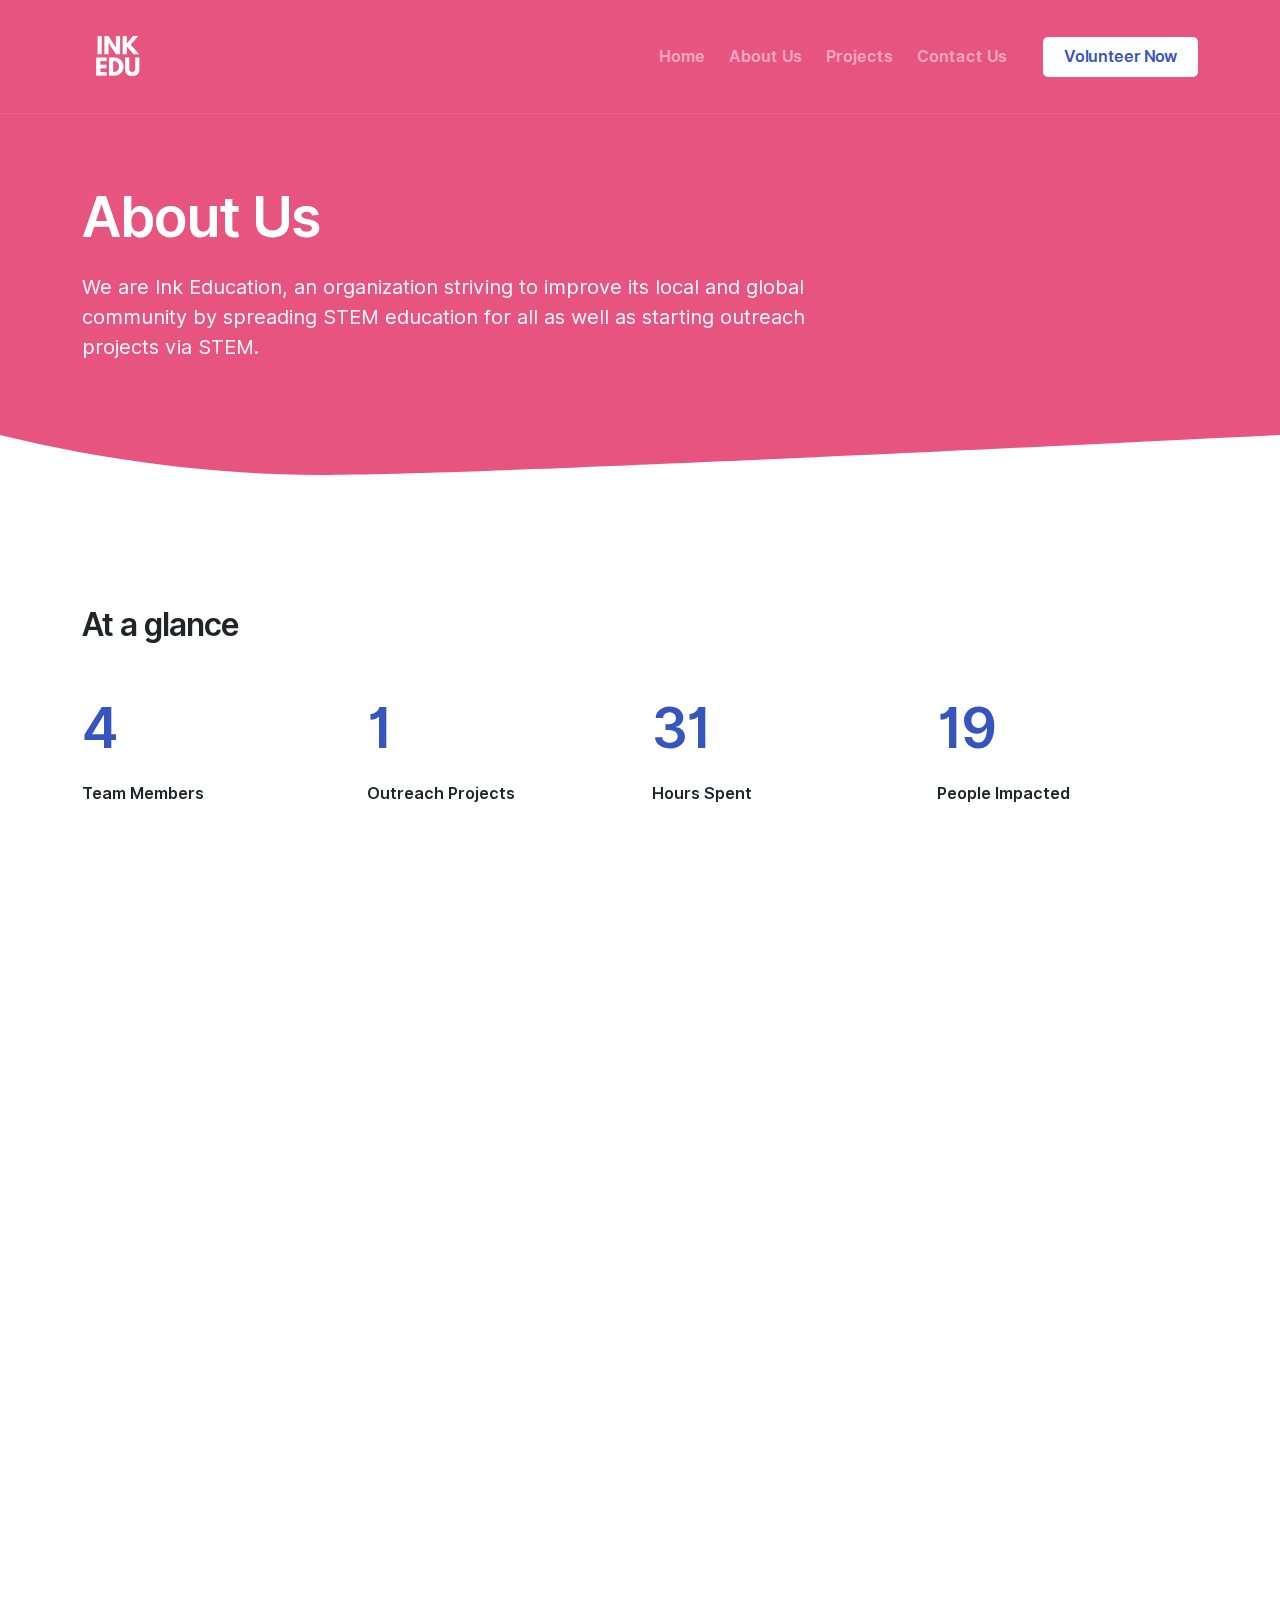
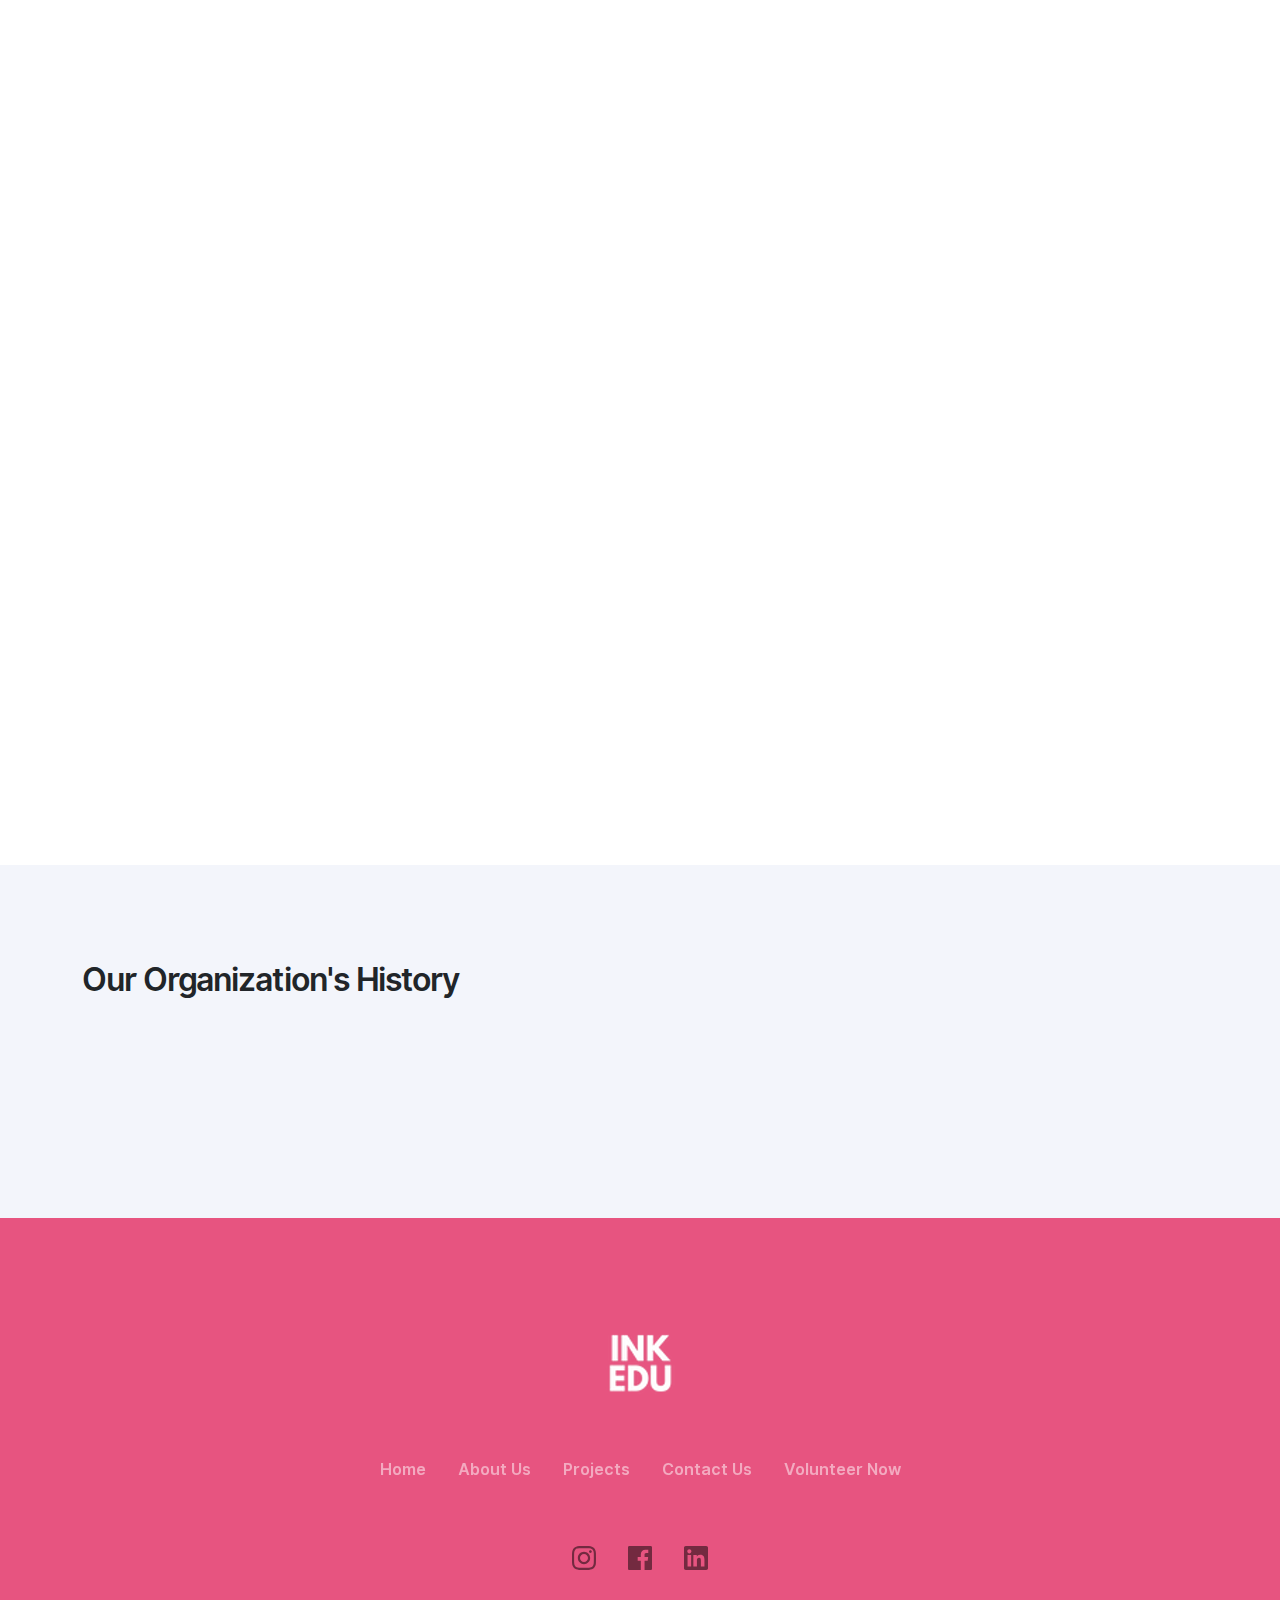
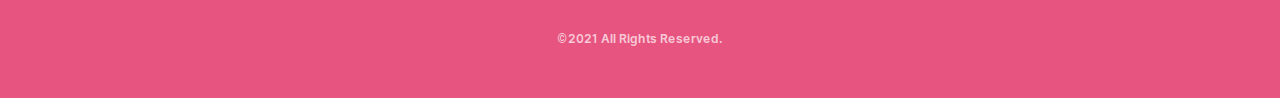
==== commit ea6bc2a6: "Update about-company.html" ====
--- a/about-company.html
+++ b/about-company.html
@@ -123,7 +123,7 @@
           <div class="col-xl-3 col-lg-4 col-md-6" data-aos="fade-up" data-aos-delay="NaN">
             <div class="card card-lg card-body align-items-center">
               <span class="badge badge-primary badge-top">President</span>
-              <img src="assets/img/avatars/Manasa.png" alt="Manasa Maddi" class="avatar avatar-xlg mb-3">
+              <img src="manasaaaaaa.png" alt="Manasa Maddi" class="avatar avatar-xlg mb-3">
               <h5 class="mb-0">Manasa Maddi</h5>
               <!-- <span>Captain/Code</span> -->
             </div>
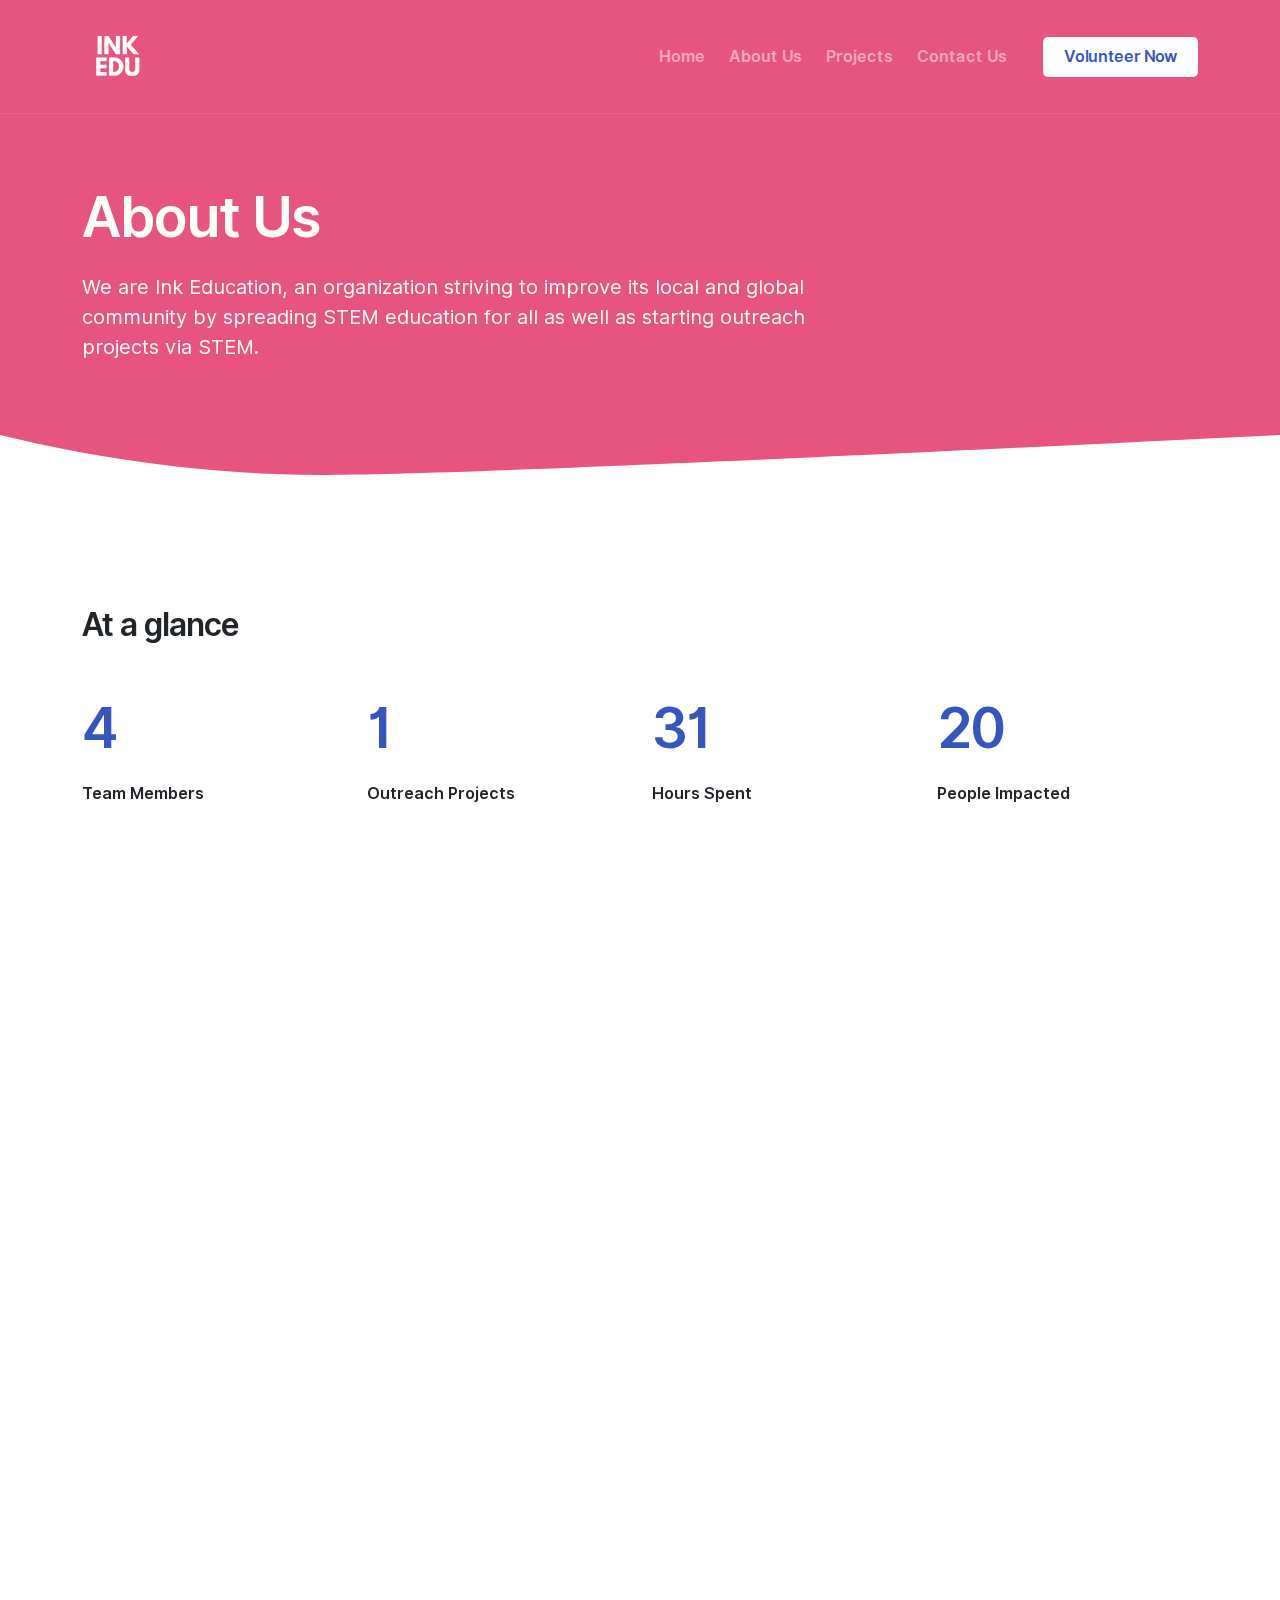
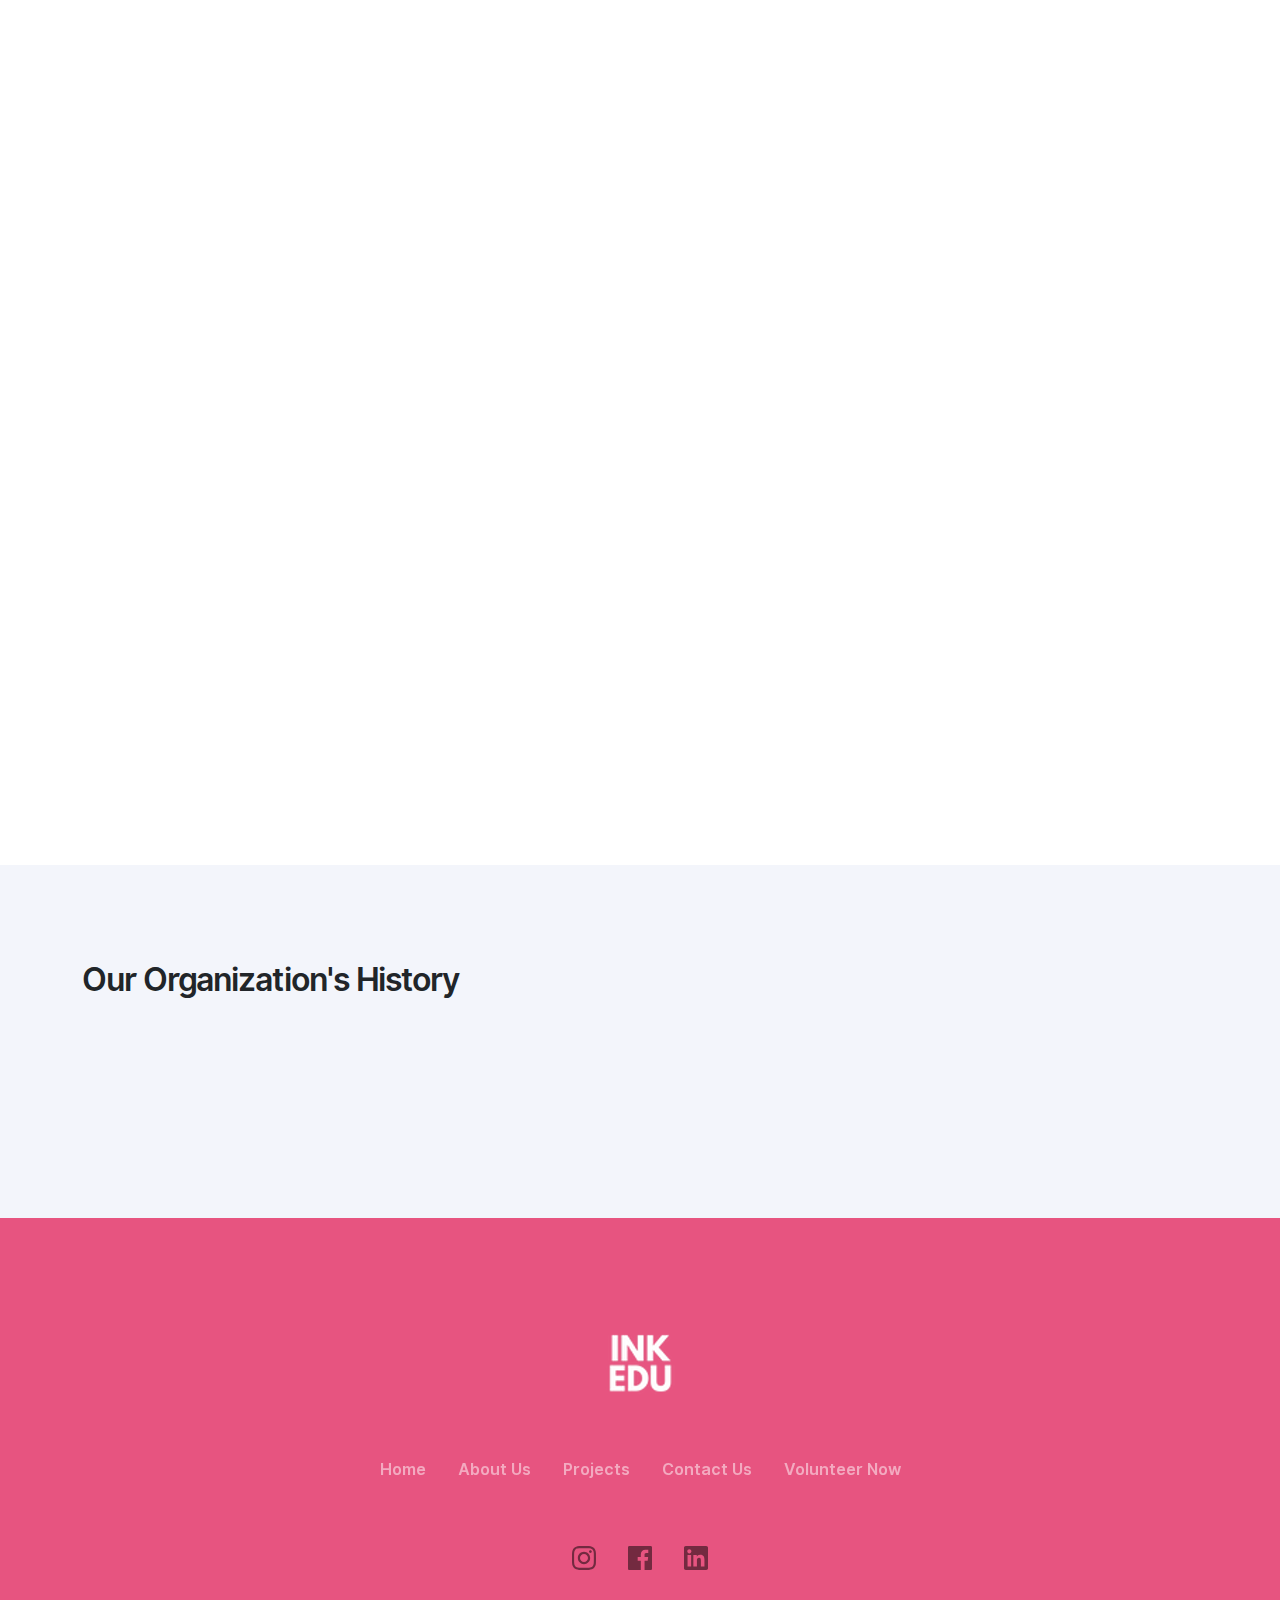
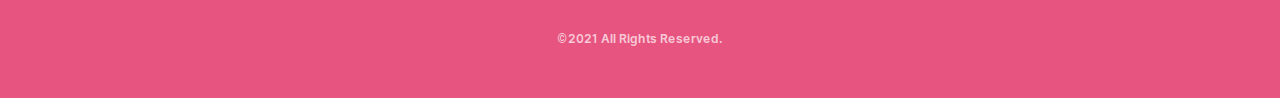
==== commit 1b7d4ee8: "Update about-company.html" ====
--- a/about-company.html
+++ b/about-company.html
@@ -123,7 +123,7 @@
           <div class="col-xl-3 col-lg-4 col-md-6" data-aos="fade-up" data-aos-delay="NaN">
             <div class="card card-lg card-body align-items-center">
               <span class="badge badge-primary badge-top">President</span>
-              <img src="manasaaaaaa.png" alt="Manasa Maddi" class="avatar avatar-xlg mb-3">
+              <img src="assets/img/avatars/manasaaaaaa.png" alt="Manasa Maddi" class="avatar avatar-xlg mb-3">
               <h5 class="mb-0">Manasa Maddi</h5>
               <!-- <span>Captain/Code</span> -->
             </div>
